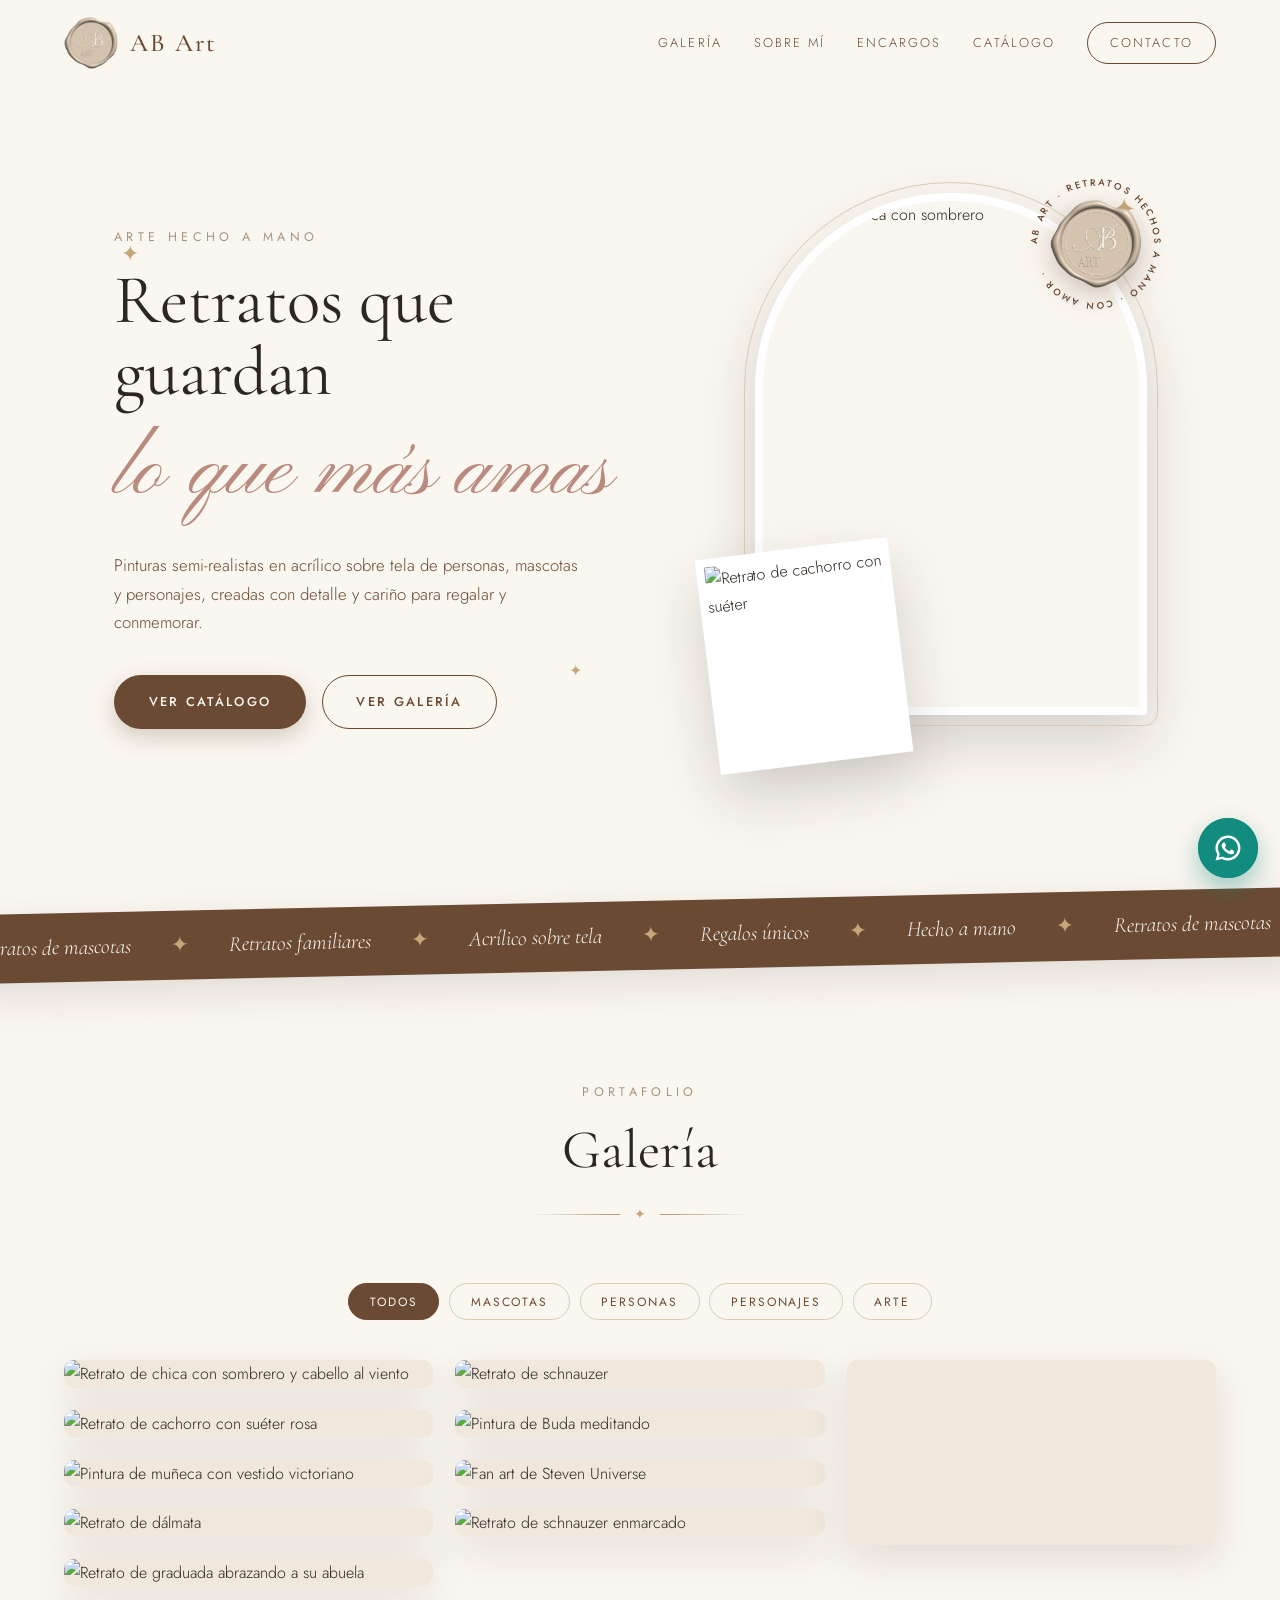
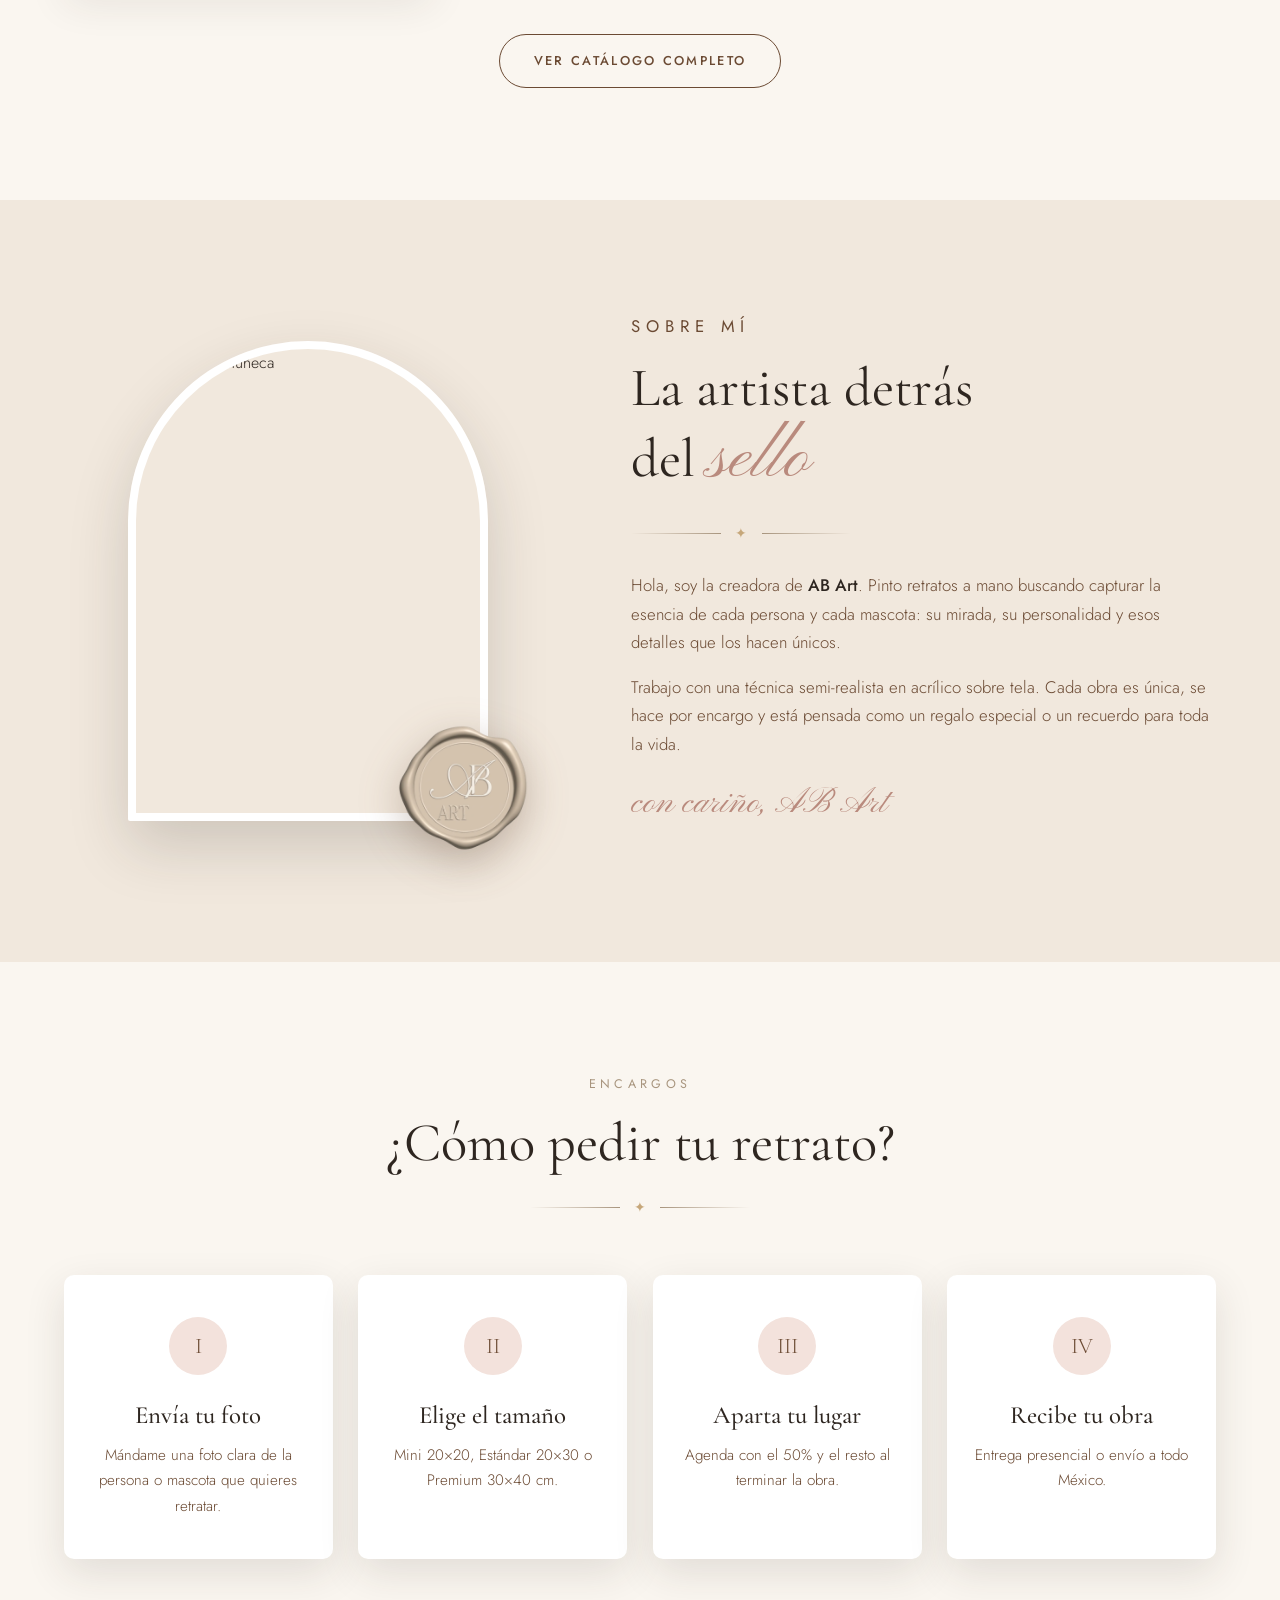
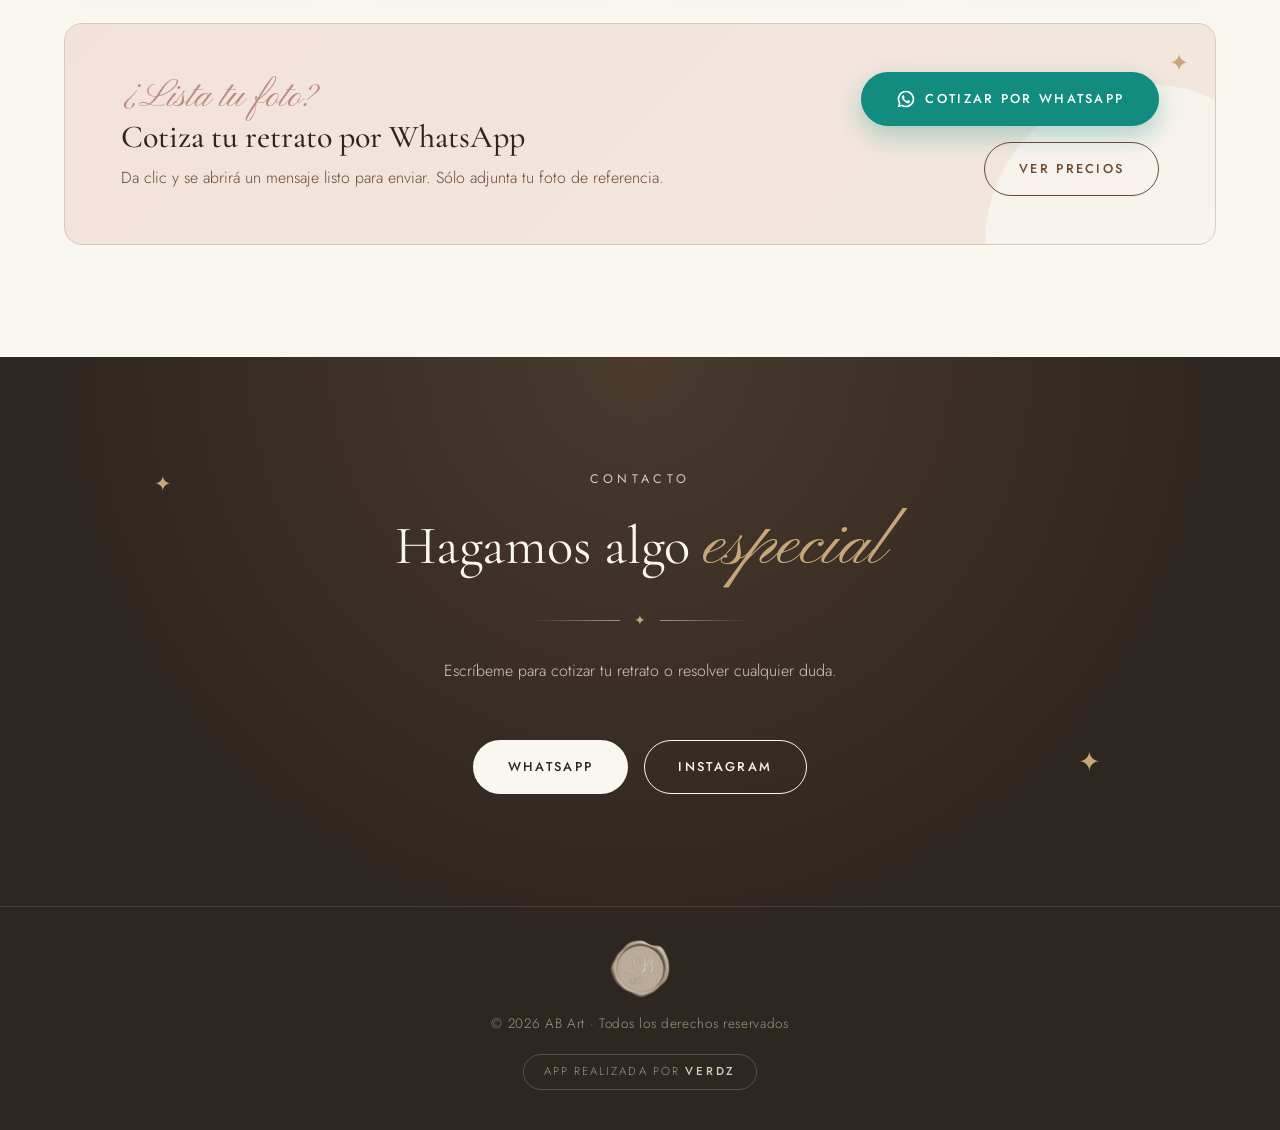
==== index.html @ 8a29cbdf "Add files via upload" ====
<!DOCTYPE html>
<html lang="es">
<head>
  <meta charset="UTF-8">
  <meta name="viewport" content="width=device-width, initial-scale=1.0">
  <title>AB Art | Retratos pintados a mano</title>
  <meta name="description" content="AB Art: retratos semi-realistas de personas y mascotas pintados a mano en acrílico sobre tela.">
  <link rel="icon" href="./Logo.png">
  <link rel="preconnect" href="https://fonts.googleapis.com">
  <link rel="preconnect" href="https://fonts.gstatic.com" crossorigin>
  <link href="https://fonts.googleapis.com/css2?family=Cormorant+Garamond:ital,wght@0,400;0,500;0,600;1,400;1,500&family=Jost:wght@300;400;500&family=Pinyon+Script&display=swap" rel="stylesheet">
  <link rel="stylesheet" href="./style.css">
  <script>document.documentElement.classList.add("js");</script>
  <script src="./script.js" defer></script>
</head>
<body>

  <!-- ===== PANTALLA DE CARGA ===== -->
  <div class="loader" aria-hidden="true">
    <img src="./Logo.png" alt="" class="loader__seal">
  </div>

  <!-- ===== ENCABEZADO ===== -->
  <header class="header">
    <a href="#inicio" class="header__brand">
      <img src="./Logo.png" alt="Logo AB Art" class="header__logo">
      <span class="header__name">AB Art</span>
    </a>

    <input type="checkbox" id="menu-toggle" class="menu-toggle">
    <label for="menu-toggle" class="menu-icon" aria-label="Abrir menú">
      <span></span><span></span><span></span>
    </label>

    <nav class="nav">
      <a href="#galeria">Galería</a>
      <a href="#sobre-mi">Sobre mí</a>
      <a href="#encargos">Encargos</a>
      <a href="./catalogo.html">Catálogo</a>
      <a href="#contacto" class="nav__cta">Contacto</a>
    </nav>
  </header>

  <!-- ===== PORTADA ===== -->
  <section id="inicio" class="hero">
    <span class="sparkle sparkle--1">✦</span>
    <span class="sparkle sparkle--2">✦</span>
    <span class="sparkle sparkle--3">✦</span>

    <div class="hero__content">
      <p class="eyebrow" data-reveal>Arte hecho a mano</p>
      <h1 class="hero__title" data-reveal style="--d:.1s">
        Retratos que guardan
        <span class="script">lo que más amas</span>
      </h1>
      <p class="hero__text" data-reveal style="--d:.2s">
        Pinturas semi-realistas en acrílico sobre tela de personas, mascotas y personajes,
        creadas con detalle y cariño para regalar y conmemorar.
      </p>
      <div class="hero__buttons" data-reveal style="--d:.3s">
        <a href="./catalogo.html" class="btn btn--primary">Ver catálogo</a>
        <a href="#galeria" class="btn btn--ghost">Ver galería</a>
      </div>
    </div>

    <div class="hero__art" data-reveal style="--d:.2s">
      <div class="hero__arch">
        <img src="./TRABAJOS/JOSS.png" alt="Retrato de chica con sombrero">
      </div>
      <div class="hero__polaroid">
        <img src="./TRABAJOS/PERRO 5.png" alt="Retrato de cachorro con suéter">
      </div>
      <div class="hero__badge">
        <svg class="hero__ring" viewBox="0 0 200 200" aria-hidden="true">
          <defs>
            <path id="ring-path" d="M100,100 m-78,0 a78,78 0 1,1 156,0 a78,78 0 1,1 -156,0"/>
          </defs>
          <text><textPath href="#ring-path">AB ART · RETRATOS HECHOS A MANO · CON AMOR ·</textPath></text>
        </svg>
        <img src="./Logo.png" alt="Sello AB Art" class="hero__seal">
      </div>
    </div>
  </section>

  <!-- ===== CINTA ANIMADA ===== -->
  <div class="marquee" aria-hidden="true">
    <div class="marquee__track">
      <span>Retratos de mascotas</span><span>✦</span>
      <span>Retratos familiares</span><span>✦</span>
      <span>Acrílico sobre tela</span><span>✦</span>
      <span>Regalos únicos</span><span>✦</span>
      <span>Hecho a mano</span><span>✦</span>
      <span>Retratos de mascotas</span><span>✦</span>
      <span>Retratos familiares</span><span>✦</span>
      <span>Acrílico sobre tela</span><span>✦</span>
      <span>Regalos únicos</span><span>✦</span>
      <span>Hecho a mano</span><span>✦</span>
    </div>
  </div>

  <!-- ===== GALERÍA ===== -->
  <section id="galeria" class="section">
    <div class="section__head" data-reveal>
      <p class="eyebrow">Portafolio</p>
      <h2 class="section__title">Galería</h2>
      <div class="star-divider"><span>✦</span></div>
    </div>

    <div class="filters" data-filters="galeria-grid" data-reveal>
      <button class="is-active" data-filter="todos">Todos</button>
      <button data-filter="mascotas">Mascotas</button>
      <button data-filter="personas">Personas</button>
      <button data-filter="personajes">Personajes</button>
      <button data-filter="arte">Arte</button>
    </div>

    <div class="gallery" id="galeria-grid">
      <figure class="gallery__item" data-cat="personas" data-reveal>
        <img src="./TRABAJOS/JOSS.png" alt="Retrato de chica con sombrero y cabello al viento" loading="lazy">
        <figcaption>Brisa de verano</figcaption>
      </figure>
      <figure class="gallery__item" data-cat="mascotas" data-reveal>
        <img src="./TRABAJOS/PERRO 5.png" alt="Retrato de cachorro con suéter rosa" loading="lazy">
        <figcaption>Cachorro con suéter</figcaption>
      </figure>
      <figure class="gallery__item" data-cat="personajes" data-reveal>
        <img src="./TRABAJOS/MUÑECA.png" alt="Pintura de muñeca con vestido victoriano" loading="lazy">
        <figcaption>Muñeca</figcaption>
      </figure>
      <figure class="gallery__item" data-cat="mascotas" data-reveal>
        <img src="./TRABAJOS/PERRO.jpeg" alt="Retrato de dálmata" loading="lazy">
        <figcaption>Dálmata</figcaption>
      </figure>
      <figure class="gallery__item" data-cat="personas" data-reveal>
        <img src="./TRABAJOS/ABUELA.jpeg" alt="Retrato de graduada abrazando a su abuela" loading="lazy">
        <figcaption>Abrazo de graduación</figcaption>
      </figure>
      <figure class="gallery__item" data-cat="mascotas" data-reveal>
        <img src="./TRABAJOS/PERRO 4.jpeg" alt="Retrato de schnauzer" loading="lazy">
        <figcaption>Schnauzer</figcaption>
      </figure>
      <figure class="gallery__item" data-cat="arte" data-reveal>
        <img src="./TRABAJOS/WhatsApp Image 2026-11-17 at 3.44.31 PM.jpeg" alt="Pintura de Buda meditando" loading="lazy">
        <figcaption>Buda</figcaption>
      </figure>
      <figure class="gallery__item" data-cat="personajes" data-reveal>
        <img src="./TRABAJOS/STEVEN UNIVERSE.jpeg" alt="Fan art de Steven Universe" loading="lazy">
        <figcaption>Rose Quartz</figcaption>
      </figure>
      <figure class="gallery__item" data-cat="mascotas" data-reveal>
        <img src="./TRABAJOS/PERRO 3.jpeg" alt="Retrato de schnauzer enmarcado" loading="lazy">
        <figcaption>Schnauzer enmarcado</figcaption>
      </figure>
      <figure class="gallery__item gallery__item--video" data-cat="mascotas" data-reveal>
        <video src="./TRABAJOS/PERRO 2.mp4" autoplay muted loop playsinline></video>
        <figcaption>Proceso</figcaption>
      </figure>
    </div>

    <div class="center" data-reveal>
      <a href="./catalogo.html" class="btn btn--ghost">Ver catálogo completo</a>
    </div>
  </section>

  <!-- ===== SOBRE MÍ ===== -->
  <section id="sobre-mi" class="section section--alt">
    <div class="about">
      <div class="about__art" data-reveal>
        <div class="about__arch">
          <img src="./TRABAJOS/MUÑECA.png" alt="Pintura de muñeca" loading="lazy">
        </div>
        <img src="./Logo.png" alt="" class="about__seal">
      </div>
      <div class="about__text" data-reveal style="--d:.15s">
        <p class="eyebrow">Sobre mí</p>
        <h2 class="section__title">La artista detrás<br>del <span class="script">sello</span></h2>
        <div class="star-divider star-divider--left"><span>✦</span></div>
        <p>
          Hola, soy la creadora de <strong>AB Art</strong>. Pinto retratos a mano
          buscando capturar la esencia de cada persona y cada mascota: su mirada,
          su personalidad y esos detalles que los hacen únicos.
        </p>
        <p>
          Trabajo con una técnica semi-realista en acrílico sobre tela. Cada obra es única,
          se hace por encargo y está pensada como un regalo especial o un recuerdo para toda la vida.
        </p>
        <p class="signature">con cariño, AB Art</p>
      </div>
    </div>
  </section>

  <!-- ===== ENCARGOS ===== -->
  <section id="encargos" class="section">
    <div class="section__head" data-reveal>
      <p class="eyebrow">Encargos</p>
      <h2 class="section__title">¿Cómo pedir tu retrato?</h2>
      <div class="star-divider"><span>✦</span></div>
    </div>

    <div class="steps">
      <div class="step" data-reveal>
        <span class="step__number">I</span>
        <h3>Envía tu foto</h3>
        <p>Mándame una foto clara de la persona o mascota que quieres retratar.</p>
      </div>
      <div class="step" data-reveal style="--d:.1s">
        <span class="step__number">II</span>
        <h3>Elige el tamaño</h3>
        <p>Mini 20×20, Estándar 20×30 o Premium 30×40 cm.</p>
      </div>
      <div class="step" data-reveal style="--d:.2s">
        <span class="step__number">III</span>
        <h3>Aparta tu lugar</h3>
        <p>Agenda con el 50% y el resto al terminar la obra.</p>
      </div>
      <div class="step" data-reveal style="--d:.3s">
        <span class="step__number">IV</span>
        <h3>Recibe tu obra</h3>
        <p>Entrega presencial o envío a todo México.</p>
      </div>
    </div>

    <div class="wa-cta" data-reveal>
      <span class="sparkle sparkle--cta">✦</span>
      <div class="wa-cta__text">
        <p class="script wa-cta__script">¿Lista tu foto?</p>
        <h3>Cotiza tu retrato por WhatsApp</h3>
        <p>Da clic y se abrirá un mensaje listo para enviar. Sólo adjunta tu foto de referencia.</p>
      </div>
      <div class="wa-cta__buttons">
        <a href="https://wa.me/525566640518?text=Hola%20AB%20Art%20%E2%9C%A8%20Me%20gustar%C3%ADa%20cotizar%20un%20retrato.%20Te%20comparto%20la%20foto%20de%20referencia%20y%20el%20tama%C3%B1o%20que%20me%20interesa." target="_blank" rel="noopener" class="btn btn--whatsapp">
          <svg viewBox="0 0 24 24" aria-hidden="true"><path d="M12 2a10 10 0 0 0-8.6 15.1L2 22l5-1.3A10 10 0 1 0 12 2Zm0 18a8 8 0 0 1-4.1-1.1l-.3-.2-3 .8.8-2.9-.2-.3A8 8 0 1 1 12 20Zm4.4-6c-.2-.1-1.4-.7-1.7-.8-.2-.1-.4-.1-.5.1l-.8 1c-.1.2-.3.2-.5.1a6.6 6.6 0 0 1-3.3-2.9c-.2-.4.2-.4.7-1.3.1-.2 0-.3 0-.4l-.8-1.8c-.2-.5-.4-.4-.5-.4h-.5a.9.9 0 0 0-.7.3 2.8 2.8 0 0 0-.9 2.1 5 5 0 0 0 1 2.6 11 11 0 0 0 4.3 3.8c1.6.7 2.2.7 3 .6.5-.1 1.4-.6 1.6-1.1.2-.6.2-1 .1-1.1l-.5-.3Z"/></svg>
          Cotizar por WhatsApp
        </a>
        <a href="./catalogo.html" class="btn btn--ghost">Ver precios</a>
      </div>
    </div>
  </section>

  <!-- ===== CONTACTO ===== -->
  <section id="contacto" class="section section--dark">
    <span class="sparkle sparkle--dark1">✦</span>
    <span class="sparkle sparkle--dark2">✦</span>
    <div class="section__head" data-reveal>
      <p class="eyebrow">Contacto</p>
      <h2 class="section__title">Hagamos algo <span class="script">especial</span></h2>
      <div class="star-divider"><span>✦</span></div>
      <p class="contact__text">Escríbeme para cotizar tu retrato o resolver cualquier duda.</p>
    </div>
    <div class="contact__links" data-reveal>
      <a href="https://wa.me/525566640518?text=Hola%20AB%20Art%2C%20quiero%20informaci%C3%B3n%20sobre%20los%20retratos%20%F0%9F%8E%A8" target="_blank" rel="noopener" class="btn btn--light">WhatsApp</a>
      <a href="https://instagram.com/ab.art_____?bqrl=Z3premM5aTBwMnM1" target="_blank" rel="noopener" class="btn btn--outline-light">Instagram</a>
    </div>
  </section>

  <!-- ===== PIE DE PÁGINA ===== -->
  <footer class="footer">
    <img src="./Logo.png" alt="AB Art" class="footer__logo">
    <p>&copy; 2026 AB Art · Todos los derechos reservados</p>
    <a href="https://www.vstore.com.mx" target="_blank" rel="noopener" class="footer__credit">
      App realizada por <strong>VERDZ</strong>
    </a>
  </footer>

  <!-- ===== BOTÓN FLOTANTE DE WHATSAPP ===== -->
  <a href="https://wa.me/525566640518?text=Hola%20AB%20Art%2C%20quiero%20informaci%C3%B3n%20sobre%20los%20retratos%20%F0%9F%8E%A8" target="_blank" rel="noopener" class="wa-float" aria-label="Escribir por WhatsApp">
    <svg viewBox="0 0 24 24" aria-hidden="true"><path d="M12 2a10 10 0 0 0-8.6 15.1L2 22l5-1.3A10 10 0 1 0 12 2Zm0 18a8 8 0 0 1-4.1-1.1l-.3-.2-3 .8.8-2.9-.2-.3A8 8 0 1 1 12 20Zm4.4-6c-.2-.1-1.4-.7-1.7-.8-.2-.1-.4-.1-.5.1l-.8 1c-.1.2-.3.2-.5.1a6.6 6.6 0 0 1-3.3-2.9c-.2-.4.2-.4.7-1.3.1-.2 0-.3 0-.4l-.8-1.8c-.2-.5-.4-.4-.5-.4h-.5a.9.9 0 0 0-.7.3 2.8 2.8 0 0 0-.9 2.1 5 5 0 0 0 1 2.6 11 11 0 0 0 4.3 3.8c1.6.7 2.2.7 3 .6.5-.1 1.4-.6 1.6-1.1.2-.6.2-1 .1-1.1l-.5-.3Z"/></svg>
  </a>

</body>
</html>
---- style.css ----
/* =========================================
   AB ART — Hoja de estilos
   Paleta inspirada en el sello de cera del logo
   ========================================= */

:root {
  --cream: #faf6f0;
  --sand: #f1e8dd;
  --blush: #f3e2dc;
  --beige: #d9cbb8;
  --taupe: #a8957e;
  --rose: #b98a7d;
  --brown: #6b4a33;
  --ink: #2e2620;
  --white: #ffffff;
  --gold: #c6a77a;
  --wa: #128c7e;

  --font-serif: "Cormorant Garamond", Georgia, serif;
  --font-sans: "Jost", "Segoe UI", sans-serif;
  --font-script: "Pinyon Script", "Brush Script MT", cursive;

  --radius: 10px;
  --shadow: 0 14px 40px rgba(46, 38, 32, 0.12);
  --shadow-lg: 0 25px 60px rgba(46, 38, 32, 0.18);
  --ease: cubic-bezier(0.2, 0.7, 0.2, 1);
  --max-width: 1180px;
}

* {
  margin: 0;
  padding: 0;
  box-sizing: border-box;
}

html {
  scroll-behavior: smooth;
  scroll-padding-top: 90px;
}

body {
  font-family: var(--font-sans);
  font-weight: 300;
  color: var(--ink);
  background: var(--cream);
  line-height: 1.7;
  overflow-x: hidden;
}

img,
video {
  display: block;
  max-width: 100%;
}

a {
  color: inherit;
  text-decoration: none;
}

::selection {
  background: var(--blush);
  color: var(--brown);
}

.center {
  text-align: center;
  margin-top: 3rem;
}

.script {
  font-family: var(--font-script);
  font-weight: 400;
  font-style: normal;
  color: var(--rose);
  letter-spacing: 0;
}

.eyebrow {
  font-size: 0.78rem;
  font-weight: 400;
  letter-spacing: 0.35em;
  text-transform: uppercase;
  color: var(--taupe);
  margin-bottom: 1rem;
}

/* ===== APARICIÓN AL HACER SCROLL ===== */
.js [data-reveal] {
  opacity: 0;
  transform: translateY(32px);
  transition: opacity 0.9s var(--ease), transform 0.9s var(--ease);
  transition-delay: var(--d, 0s);
}
.js [data-reveal].is-visible {
  opacity: 1;
  transform: none;
}

/* ===== PANTALLA DE CARGA ===== */
.loader {
  display: none;
}
.js .loader {
  position: fixed;
  inset: 0;
  z-index: 999;
  display: flex;
  align-items: center;
  justify-content: center;
  background: var(--cream);
  transition: opacity 0.7s ease, visibility 0.7s ease;
}
.loader.is-hidden {
  opacity: 0;
  visibility: hidden;
}
.loader__seal {
  width: 130px;
  animation: seal-pulse 1.6s ease-in-out infinite;
}
@keyframes seal-pulse {
  0%, 100% { transform: scale(0.94) rotate(-4deg); opacity: 0.8; }
  50% { transform: scale(1.04) rotate(4deg); opacity: 1; }
}

/* ===== DESTELLOS ✦ ===== */
.sparkle {
  position: absolute;
  color: var(--gold);
  pointer-events: none;
  animation: twinkle 3.2s ease-in-out infinite;
  z-index: 0;
}
@keyframes twinkle {
  0%, 100% { opacity: 0.25; transform: scale(0.7) rotate(0deg); }
  50% { opacity: 1; transform: scale(1.15) rotate(20deg); }
}
.sparkle--1 { top: 18%; left: 6%; font-size: 1.4rem; }
.sparkle--2 { top: 70%; left: 44%; font-size: 1rem; animation-delay: 1.1s; }
.sparkle--3 { top: 12%; right: 8%; font-size: 1.8rem; animation-delay: 2s; }
.sparkle--cta { top: 1.2rem; right: 1.6rem; font-size: 1.5rem; }
.sparkle--dark1 { top: 20%; left: 12%; font-size: 1.3rem; }
.sparkle--dark2 { bottom: 22%; right: 14%; font-size: 1.7rem; animation-delay: 1.4s; }

/* ===== DIVISOR CON ESTRELLA ===== */
.star-divider {
  display: flex;
  align-items: center;
  justify-content: center;
  gap: 0.9rem;
  max-width: 220px;
  margin: 1.3rem auto 0;
  color: var(--gold);
  font-size: 0.9rem;
}
.star-divider::before,
.star-divider::after {
  content: "";
  flex: 1;
  height: 1px;
  background: linear-gradient(90deg, transparent, var(--taupe));
}
.star-divider::after {
  background: linear-gradient(90deg, var(--taupe), transparent);
}
.star-divider--left {
  margin: 1.3rem 0 1.6rem;
}

/* ===== BOTONES ===== */
.btn {
  position: relative;
  display: inline-flex;
  align-items: center;
  justify-content: center;
  gap: 0.6rem;
  padding: 0.95rem 2.1rem;
  border-radius: 50px;
  font-family: var(--font-sans);
  font-size: 0.8rem;
  font-weight: 500;
  letter-spacing: 0.18em;
  text-transform: uppercase;
  border: 1px solid transparent;
  overflow: hidden;
  transition: background 0.35s ease, color 0.35s ease, border-color 0.35s ease,
    box-shadow 0.35s ease, translate 0.35s var(--ease);
}
.btn:hover {
  translate: 0 -2px;
}

/* Brillo que cruza el botón */
.btn::after {
  content: "";
  position: absolute;
  top: 0;
  left: -120%;
  width: 60%;
  height: 100%;
  background: linear-gradient(110deg, transparent, rgba(255, 255, 255, 0.45), transparent);
  transform: skewX(-20deg);
  transition: left 0.7s ease;
}
.btn:hover::after {
  left: 140%;
}

.btn svg {
  width: 20px;
  height: 20px;
  fill: currentColor;
}

.btn--primary {
  background: var(--brown);
  color: var(--cream);
  box-shadow: 0 8px 22px rgba(107, 74, 51, 0.25);
}
.btn--primary:hover {
  background: var(--ink);
  box-shadow: 0 12px 28px rgba(46, 38, 32, 0.3);
}

.btn--ghost {
  border-color: var(--brown);
  color: var(--brown);
}
.btn--ghost:hover {
  background: var(--brown);
  color: var(--cream);
}

.btn--light {
  background: var(--cream);
  color: var(--ink);
}
.btn--light:hover {
  background: var(--blush);
}

.btn--outline-light {
  border-color: var(--cream);
  color: var(--cream);
}
.btn--outline-light:hover {
  background: var(--cream);
  color: var(--ink);
}

.btn--whatsapp {
  background: var(--wa);
  color: var(--white);
  box-shadow: 0 10px 25px rgba(18, 140, 126, 0.3);
}
.btn--whatsapp:hover {
  background: #0b6b60;
}

/* ===== ENCABEZADO ===== */
.header {
  position: sticky;
  top: 0;
  z-index: 100;
  display: flex;
  align-items: center;
  justify-content: space-between;
  padding: 1rem 5%;
  background: rgba(250, 246, 240, 0.85);
  backdrop-filter: blur(10px);
  -webkit-backdrop-filter: blur(10px);
  border-bottom: 1px solid transparent;
  transition: padding 0.35s ease, box-shadow 0.35s ease, border-color 0.35s ease;
}
.header.is-scrolled {
  padding: 0.5rem 5%;
  border-color: var(--sand);
  box-shadow: 0 6px 24px rgba(46, 38, 32, 0.06);
}

.header__brand {
  display: flex;
  align-items: center;
  gap: 0.75rem;
}

.header__logo {
  width: 54px;
  height: auto;
  transition: width 0.35s ease, transform 0.6s var(--ease);
}
.header.is-scrolled .header__logo {
  width: 44px;
}
.header__brand:hover .header__logo {
  transform: rotate(-12deg) scale(1.05);
}

.header__name {
  font-family: var(--font-serif);
  font-size: 1.6rem;
  font-weight: 500;
  letter-spacing: 0.08em;
  color: var(--brown);
}

.nav {
  display: flex;
  align-items: center;
  gap: 2rem;
}

.nav a {
  position: relative;
  font-size: 0.8rem;
  letter-spacing: 0.16em;
  text-transform: uppercase;
  color: var(--brown);
}

.nav a:not(.nav__cta)::after {
  content: "";
  position: absolute;
  left: 50%;
  bottom: -5px;
  width: 0;
  height: 1px;
  background: var(--rose);
  transition: width 0.35s ease, left 0.35s ease;
}
.nav a:not(.nav__cta):hover::after,
.nav a.is-active::after {
  width: 100%;
  left: 0;
}

.nav__cta {
  padding: 0.55rem 1.4rem;
  border: 1px solid var(--brown);
  border-radius: 50px;
  transition: all 0.3s ease;
}
.nav__cta:hover {
  background: var(--brown);
  color: var(--cream);
}

/* Menú móvil (sin JavaScript) */
.menu-toggle {
  display: none;
}
.menu-icon {
  display: none;
  flex-direction: column;
  gap: 5px;
  cursor: pointer;
  padding: 6px;
}
.menu-icon span {
  width: 26px;
  height: 2px;
  background: var(--brown);
  transition: 0.3s;
}

/* ===== PORTADA ===== */
.hero {
  position: relative;
  min-height: calc(100vh - 86px);
  display: grid;
  grid-template-columns: 1.1fr 1fr;
  align-items: center;
  gap: 3rem;
  max-width: var(--max-width);
  margin: 0 auto;
  padding: 3rem 5% 5rem;
}

.hero__content {
  position: relative;
  z-index: 1;
}

.hero__title {
  font-family: var(--font-serif);
  font-size: clamp(2.6rem, 5.4vw, 4.6rem);
  font-weight: 400;
  line-height: 1.05;
  margin-bottom: 1.6rem;
}
.hero__title .script {
  display: block;
  font-size: 1.25em;
  line-height: 1.25;
  margin-top: 0.1em;
}

.hero__text {
  max-width: 470px;
  font-size: 1.05rem;
  color: var(--brown);
  margin-bottom: 2.4rem;
}

.hero__buttons {
  display: flex;
  flex-wrap: wrap;
  gap: 1rem;
}

/* Composición de obras */
.hero__art {
  position: relative;
  justify-self: center;
  width: min(100%, 440px);
  padding: 0 0 3rem 3rem;
}

.hero__arch {
  border-radius: 999px 999px 14px 14px;
  overflow: hidden;
  aspect-ratio: 3 / 4;
  box-shadow: var(--shadow-lg);
  border: 8px solid var(--white);
  outline: 1px solid var(--beige);
  outline-offset: 10px;
}
.hero__arch img {
  width: 100%;
  height: 100%;
  object-fit: cover;
  animation: slow-zoom 14s ease-in-out infinite alternate;
}
@keyframes slow-zoom {
  from { transform: scale(1); }
  to { transform: scale(1.08); }
}

.hero__polaroid {
  position: absolute;
  left: 0;
  bottom: 0;
  width: 44%;
  padding: 8px 8px 30px;
  background: var(--white);
  box-shadow: var(--shadow-lg);
  transform: rotate(-7deg);
  animation: float-a 7s ease-in-out infinite;
}
.hero__polaroid img {
  aspect-ratio: 1;
  object-fit: cover;
}

.hero__badge {
  position: absolute;
  top: -1.5rem;
  right: -1.5rem;
  width: 150px;
  height: 150px;
  display: grid;
  place-items: center;
}
.hero__ring {
  position: absolute;
  inset: 0;
  width: 100%;
  height: 100%;
  animation: spin 22s linear infinite;
}
.hero__ring text {
  font-family: var(--font-sans);
  font-size: 12.5px;
  font-weight: 500;
  letter-spacing: 3.2px;
  fill: var(--brown);
}
.hero__seal {
  width: 92px;
  filter: drop-shadow(0 8px 14px rgba(107, 74, 51, 0.3));
  animation: float-b 6s ease-in-out infinite;
}

@keyframes spin {
  to { transform: rotate(360deg); }
}
@keyframes float-a {
  0%, 100% { translate: 0 0; }
  50% { translate: 0 -12px; }
}
@keyframes float-b {
  0%, 100% { translate: 0 0; rotate: -4deg; }
  50% { translate: 0 -8px; rotate: 4deg; }
}

/* ===== CINTA ANIMADA ===== */
.marquee {
  overflow: hidden;
  background: var(--brown);
  color: var(--cream);
  padding: 1rem 0;
  transform: rotate(-1.2deg);
  margin: 0 -2%;
  box-shadow: var(--shadow);
}
.marquee__track {
  display: flex;
  width: max-content;
  animation: marquee 30s linear infinite;
}
.marquee__track span {
  font-family: var(--font-serif);
  font-size: 1.35rem;
  font-style: italic;
  white-space: nowrap;
  padding-right: 2.5rem;
}
.marquee__track span:nth-child(even) {
  color: var(--gold);
  font-style: normal;
}
@keyframes marquee {
  to { transform: translateX(-50%); }
}

/* ===== SECCIONES ===== */
.section {
  position: relative;
  padding: 7rem 5%;
}

.section--alt {
  background: var(--sand);
}

.section--dark {
  background: radial-gradient(circle at 50% 0%, #4a3a2e 0%, var(--ink) 70%);
  color: var(--cream);
  text-align: center;
  overflow: hidden;
}

.section__head {
  position: relative;
  z-index: 1;
  text-align: center;
  max-width: 680px;
  margin: 0 auto 3.5rem;
}

.section__title {
  font-family: var(--font-serif);
  font-size: clamp(2.3rem, 4.4vw, 3.4rem);
  font-weight: 400;
  line-height: 1.15;
}
.section__title .script {
  font-size: 1.3em;
}

.section__intro {
  margin-top: 1.4rem;
  color: var(--brown);
}

/* ===== FILTROS ===== */
.filters {
  display: flex;
  flex-wrap: wrap;
  justify-content: center;
  gap: 0.6rem;
  margin-bottom: 2.5rem;
}
.filters button {
  font-family: var(--font-sans);
  font-size: 0.75rem;
  letter-spacing: 0.16em;
  text-transform: uppercase;
  color: var(--brown);
  background: transparent;
  border: 1px solid var(--beige);
  border-radius: 50px;
  padding: 0.55rem 1.3rem;
  cursor: pointer;
  transition: all 0.3s ease;
}
.filters button:hover {
  border-color: var(--brown);
}
.filters button.is-active {
  background: var(--brown);
  border-color: var(--brown);
  color: var(--cream);
}

/* ===== GALERÍA (estilo mosaico) ===== */
.gallery {
  max-width: var(--max-width);
  margin: 0 auto;
  columns: 3 260px;
  column-gap: 1.4rem;
}

.gallery__item {
  position: relative;
  break-inside: avoid;
  margin-bottom: 1.4rem;
  overflow: hidden;
  border-radius: var(--radius);
  box-shadow: var(--shadow);
  background: var(--sand);
  cursor: zoom-in;
}
.gallery__item[hidden] {
  display: none;
}
.gallery__item--video {
  cursor: default;
}

.gallery__item img,
.gallery__item video {
  width: 100%;
  transition: transform 0.8s var(--ease), filter 0.8s ease;
}

.gallery__item::before {
  content: "✦";
  position: absolute;
  top: 1rem;
  right: 1rem;
  z-index: 2;
  color: var(--cream);
  font-size: 1.1rem;
  opacity: 0;
  transform: scale(0.4) rotate(-90deg);
  transition: all 0.5s var(--ease);
}

.gallery__item figcaption {
  position: absolute;
  inset: auto 0 0 0;
  padding: 3rem 1.3rem 1.1rem;
  font-family: var(--font-serif);
  font-size: 1.4rem;
  font-style: italic;
  color: var(--cream);
  background: linear-gradient(transparent, rgba(46, 38, 32, 0.8));
  opacity: 0;
  transform: translateY(12px);
  transition: all 0.45s var(--ease);
}

.gallery__item:hover img,
.gallery__item:hover video {
  transform: scale(1.06);
}
.gallery__item:hover::before {
  opacity: 1;
  transform: scale(1) rotate(0);
}
.gallery__item:hover figcaption {
  opacity: 1;
  transform: translateY(0);
}

/* ===== VISOR (LIGHTBOX) ===== */
.lightbox {
  position: fixed;
  inset: 0;
  z-index: 500;
  display: flex;
  align-items: center;
  justify-content: center;
  gap: 1rem;
  padding: 2rem;
  background: rgba(30, 24, 20, 0.92);
  backdrop-filter: blur(6px);
  opacity: 0;
  visibility: hidden;
  transition: opacity 0.4s ease, visibility 0.4s ease;
}
.lightbox.is-open {
  opacity: 1;
  visibility: visible;
}
.lightbox__figure {
  max-width: min(900px, 100%);
  text-align: center;
  transform: scale(0.94);
  transition: transform 0.45s var(--ease);
}
.lightbox.is-open .lightbox__figure {
  transform: scale(1);
}
.lightbox__figure img {
  max-height: 80vh;
  margin: 0 auto;
  border-radius: var(--radius);
  box-shadow: 0 30px 80px rgba(0, 0, 0, 0.5);
}
.lightbox__figure figcaption {
  margin-top: 1rem;
  font-family: var(--font-serif);
  font-style: italic;
  font-size: 1.5rem;
  color: var(--cream);
}
.lightbox button {
  background: none;
  border: none;
  color: var(--cream);
  cursor: pointer;
  line-height: 1;
  transition: color 0.3s ease, transform 0.3s ease;
}
.lightbox button:hover {
  color: var(--gold);
}
.lightbox__close {
  position: absolute;
  top: 1rem;
  right: 1.5rem;
  font-size: 2.6rem;
}
.lightbox__nav {
  font-size: 3.5rem;
  padding: 0 0.5rem;
}
.lightbox__nav--prev:hover { transform: translateX(-4px); }
.lightbox__nav--next:hover { transform: translateX(4px); }

/* ===== SOBRE MÍ ===== */
.about {
  max-width: var(--max-width);
  margin: 0 auto;
  display: grid;
  grid-template-columns: 1fr 1.2fr;
  align-items: center;
  gap: 5rem;
}

.about__art {
  position: relative;
  justify-self: center;
  width: min(100%, 360px);
}
.about__arch {
  aspect-ratio: 3 / 4;
  border-radius: 999px 999px 14px 14px;
  overflow: hidden;
  border: 8px solid var(--white);
  box-shadow: var(--shadow-lg);
}
.about__arch img {
  width: 100%;
  height: 100%;
  object-fit: cover;
}
.about__seal {
  position: absolute;
  right: -2.5rem;
  bottom: -2rem;
  width: 130px;
  filter: drop-shadow(0 12px 20px rgba(107, 74, 51, 0.3));
  animation: float-b 6s ease-in-out infinite;
}

.about__text p {
  margin-bottom: 1rem;
  color: var(--brown);
  font-size: 1.05rem;
}
.about__text strong {
  font-weight: 500;
  color: var(--ink);
}
.signature {
  font-family: var(--font-script);
  font-size: 2.2rem !important;
  color: var(--rose) !important;
  margin-top: 1rem;
}

/* ===== ENCARGOS ===== */
.steps {
  max-width: var(--max-width);
  margin: 0 auto 4rem;
  display: grid;
  grid-template-columns: repeat(4, 1fr);
  gap: 1.6rem;
}

.step {
  position: relative;
  background: var(--white);
  padding: 2.4rem 1.6rem;
  border-radius: var(--radius);
  text-align: center;
  box-shadow: var(--shadow);
  border-top: 3px solid transparent;
  transition: translate 0.4s var(--ease), border-color 0.4s ease, box-shadow 0.4s ease;
}
.step:hover {
  translate: 0 -8px;
  border-color: var(--rose);
  box-shadow: var(--shadow-lg);
}

.step__number {
  display: inline-flex;
  align-items: center;
  justify-content: center;
  width: 58px;
  height: 58px;
  border-radius: 50%;
  background: var(--blush);
  font-family: var(--font-serif);
  font-size: 1.4rem;
  color: var(--brown);
  margin-bottom: 1.2rem;
  transition: transform 0.6s var(--ease);
}
.step:hover .step__number {
  transform: rotate(360deg);
}

.step h3 {
  font-family: var(--font-serif);
  font-size: 1.55rem;
  font-weight: 500;
  margin-bottom: 0.4rem;
}

.step p {
  color: var(--brown);
  font-size: 0.95rem;
}

/* Tarjeta de WhatsApp */
.wa-cta {
  position: relative;
  max-width: var(--max-width);
  margin: 0 auto;
  display: grid;
  grid-template-columns: 1.3fr 1fr;
  align-items: center;
  gap: 2rem;
  padding: 3rem 3.5rem;
  border-radius: 18px;
  background: linear-gradient(135deg, var(--blush), var(--sand));
  border: 1px solid var(--beige);
  overflow: hidden;
}
.wa-cta::before {
  content: "";
  position: absolute;
  width: 320px;
  height: 320px;
  right: -90px;
  bottom: -160px;
  border-radius: 50%;
  background: rgba(255, 255, 255, 0.45);
}
.wa-cta__script {
  font-size: 2.4rem;
  line-height: 1.1;
}
.wa-cta h3 {
  font-family: var(--font-serif);
  font-size: 2rem;
  font-weight: 500;
  line-height: 1.2;
  margin-bottom: 0.5rem;
}
.wa-cta__text p:not(.script) {
  color: var(--brown);
}
.wa-cta__buttons {
  position: relative;
  display: flex;
  flex-wrap: wrap;
  gap: 1rem;
  justify-content: flex-end;
}

/* ===== CONTACTO ===== */
.section--dark .eyebrow {
  color: var(--beige);
}
.section--dark .script {
  color: var(--gold);
}

.contact__text {
  margin-top: 1.5rem;
  color: var(--beige);
}

.contact__links {
  position: relative;
  z-index: 1;
  display: flex;
  justify-content: center;
  flex-wrap: wrap;
  gap: 1rem;
}

/* ===== PIE DE PÁGINA ===== */
.footer {
  background: var(--ink);
  color: var(--taupe);
  text-align: center;
  padding: 2rem 5% 2.5rem;
  border-top: 1px solid rgba(217, 203, 184, 0.15);
  font-size: 0.85rem;
  letter-spacing: 0.05em;
}

.footer__logo {
  width: 60px;
  margin: 0 auto 0.8rem;
  opacity: 0.85;
}

.footer__credit {
  display: inline-block;
  margin-top: 1.2rem;
  padding: 0.45rem 1.2rem;
  border: 1px solid rgba(217, 203, 184, 0.25);
  border-radius: 50px;
  font-size: 0.72rem;
  letter-spacing: 0.18em;
  text-transform: uppercase;
  color: var(--taupe);
  transition: color 0.3s ease, border-color 0.3s ease, background 0.3s ease;
}
.footer__credit strong {
  font-weight: 500;
  color: var(--beige);
  letter-spacing: 0.25em;
}
.footer__credit:hover {
  color: var(--cream);
  border-color: var(--gold);
  background: rgba(198, 167, 122, 0.08);
}
.footer__credit:hover strong {
  color: var(--gold);
}

/* ===== BOTÓN FLOTANTE DE WHATSAPP ===== */
.wa-float {
  position: fixed;
  right: 1.4rem;
  bottom: 1.4rem;
  z-index: 200;
  width: 60px;
  height: 60px;
  border-radius: 50%;
  display: grid;
  place-items: center;
  background: var(--wa);
  color: var(--white);
  box-shadow: 0 10px 25px rgba(18, 140, 126, 0.4);
  transition: transform 0.3s var(--ease);
}
.wa-float:hover {
  transform: scale(1.1);
}
.wa-float svg {
  width: 30px;
  height: 30px;
  fill: currentColor;
}
.wa-float::before {
  content: "";
  position: absolute;
  inset: 0;
  border-radius: 50%;
  border: 2px solid var(--wa);
  animation: ping 2.2s ease-out infinite;
}
@keyframes ping {
  0% { transform: scale(1); opacity: 0.8; }
  100% { transform: scale(1.7); opacity: 0; }
}

/* =========================================
   PÁGINA DE CATÁLOGO
   ========================================= */

.cat-hero {
  position: relative;
  text-align: center;
  padding: 6rem 5% 5rem;
  background:
    radial-gradient(circle at 20% 20%, rgba(255, 255, 255, 0.7), transparent 45%),
    radial-gradient(circle at 85% 80%, var(--blush), transparent 50%),
    var(--sand);
  overflow: hidden;
}

.cat-hero__title {
  font-family: var(--font-script);
  font-weight: 400;
  font-size: clamp(4.5rem, 12vw, 8rem);
  line-height: 1.1;
  color: var(--brown);
}

.cat-hero__subtitle {
  font-size: 0.85rem;
  letter-spacing: 0.4em;
  text-transform: uppercase;
  color: var(--brown);
  margin-top: 1rem;
}

.chips {
  display: flex;
  flex-wrap: wrap;
  justify-content: center;
  gap: 0.6rem;
  margin-top: 2.5rem;
}
.chips a {
  font-size: 0.75rem;
  letter-spacing: 0.15em;
  text-transform: uppercase;
  color: var(--brown);
  padding: 0.5rem 1.2rem;
  border-radius: 50px;
  background: rgba(255, 255, 255, 0.6);
  border: 1px solid var(--beige);
  transition: all 0.3s ease;
}
.chips a:hover {
  background: var(--brown);
  border-color: var(--brown);
  color: var(--cream);
}

/* Paquetes */
.packages {
  max-width: var(--max-width);
  margin: 0 auto;
  display: grid;
  grid-template-columns: repeat(3, 1fr);
  gap: 2rem;
  align-items: center;
}

.package {
  position: relative;
  background: var(--white);
  border-radius: 16px;
  overflow: hidden;
  box-shadow: var(--shadow);
  transition: translate 0.45s var(--ease), box-shadow 0.45s ease;
}
.package:hover {
  translate: 0 -10px;
  box-shadow: var(--shadow-lg);
}

.package--featured {
  outline: 2px solid var(--gold);
  outline-offset: 6px;
  scale: 1.03;
}

.package__badge {
  position: absolute;
  top: 1rem;
  right: 1rem;
  z-index: 2;
  padding: 0.35rem 1rem;
  border-radius: 50px;
  background: var(--brown);
  color: var(--cream);
  font-size: 0.68rem;
  letter-spacing: 0.15em;
  text-transform: uppercase;
  box-shadow: 0 6px 16px rgba(46, 38, 32, 0.25);
}

.package__image {
  aspect-ratio: 4 / 3;
  overflow: hidden;
}
.package__image img {
  width: 100%;
  height: 100%;
  object-fit: cover;
  transition: transform 0.9s var(--ease);
}
.package:hover .package__image img {
  transform: scale(1.07);
}

.package__body {
  padding: 1.8rem 1.8rem 2.2rem;
  text-align: center;
}

.package__tag {
  font-family: var(--font-script);
  font-size: 1.6rem;
  color: var(--rose);
  line-height: 1;
}

.package__name {
  font-family: var(--font-serif);
  font-size: 1.9rem;
  font-weight: 500;
  color: var(--ink);
}

.package__price {
  font-family: var(--font-serif);
  font-size: 3.2rem;
  line-height: 1.1;
  color: var(--brown);
  margin: 0.4rem 0 1rem;
}
.package__price span {
  font-size: 0.5em;
  vertical-align: super;
  margin-right: 2px;
}

.package__features {
  list-style: none;
  margin-bottom: 1.8rem;
  border-top: 1px solid var(--sand);
}
.package__features li {
  padding: 0.6rem 0;
  border-bottom: 1px solid var(--sand);
  font-size: 0.93rem;
  color: var(--brown);
}
.package__features li::before {
  content: "✦ ";
  color: var(--gold);
  font-size: 0.75rem;
}

/* Extras */
.extras {
  max-width: var(--max-width);
  margin: 4rem auto 0;
  display: grid;
  grid-template-columns: repeat(3, 1fr);
  gap: 1.5rem;
}
.extra {
  text-align: center;
  padding: 2rem 1.5rem;
  border: 1px dashed var(--taupe);
  border-radius: var(--radius);
  transition: background 0.3s ease, border-color 0.3s ease;
}
.extra:hover {
  background: var(--sand);
  border-color: var(--rose);
}
.extra__icon {
  display: inline-block;
  color: var(--gold);
  font-size: 1.3rem;
  animation: twinkle 3.2s ease-in-out infinite;
}
.extra h4 {
  font-family: var(--font-serif);
  font-size: 1.45rem;
  font-weight: 500;
  margin: 0.3rem 0;
}
.extra p {
  color: var(--brown);
  font-size: 0.93rem;
  margin-bottom: 0.6rem;
}
.extra strong {
  font-family: var(--font-serif);
  font-size: 1.5rem;
  font-weight: 500;
  color: var(--brown);
}

/* Comparador de tamaños */
.size-guide {
  --s: 7px;
  display: flex;
  justify-content: center;
  align-items: flex-end;
  gap: 3rem;
  flex-wrap: wrap;
  padding: 2rem 0 1rem;
  border-bottom: 2px solid var(--beige);
  max-width: 760px;
  margin: 0 auto;
}
.size-guide__item {
  text-align: center;
}
.size-frame {
  width: calc(var(--w) * var(--s));
  height: calc(var(--h) * var(--s));
  margin: 0 auto 1rem;
  border: 6px solid var(--white);
  outline: 4px solid var(--brown);
  box-shadow: var(--shadow-lg);
  overflow: hidden;
  transition: transform 0.5s var(--ease);
}
.size-frame:hover {
  transform: translateY(-8px) rotate(-1.5deg);
}
.size-frame img {
  width: 100%;
  height: 100%;
  object-fit: cover;
}
.size-guide figcaption {
  font-size: 0.9rem;
  color: var(--brown);
}
.size-guide figcaption strong {
  display: block;
  font-family: var(--font-serif);
  font-size: 1.4rem;
  font-weight: 500;
  color: var(--ink);
}

/* Línea de tiempo */
.timeline {
  list-style: none;
  max-width: 720px;
  margin: 0 auto;
  position: relative;
}
.timeline::before {
  content: "";
  position: absolute;
  left: 27px;
  top: 10px;
  bottom: 10px;
  width: 1px;
  background: linear-gradient(var(--gold), var(--beige));
}
.timeline li {
  position: relative;
  display: flex;
  gap: 1.6rem;
  padding: 1.1rem 0;
}
.timeline__dot {
  flex-shrink: 0;
  width: 56px;
  height: 56px;
  border-radius: 50%;
  display: grid;
  place-items: center;
  background: var(--white);
  border: 1px solid var(--gold);
  font-family: var(--font-serif);
  font-size: 1.5rem;
  color: var(--brown);
  box-shadow: 0 0 0 6px var(--cream);
  transition: background 0.4s ease, color 0.4s ease;
}
.timeline li:hover .timeline__dot {
  background: var(--brown);
  color: var(--cream);
}
.timeline h3 {
  font-family: var(--font-serif);
  font-size: 1.6rem;
  font-weight: 500;
  line-height: 1.3;
  margin-top: 0.4rem;
}
.timeline p {
  color: var(--brown);
}

/* Preguntas frecuentes */
.faq {
  max-width: 760px;
  margin: 0 auto;
}
.faq details {
  background: var(--white);
  border-radius: var(--radius);
  margin-bottom: 0.9rem;
  box-shadow: 0 4px 16px rgba(46, 38, 32, 0.06);
  overflow: hidden;
}
.faq summary {
  position: relative;
  list-style: none;
  cursor: pointer;
  padding: 1.3rem 3.5rem 1.3rem 1.6rem;
  font-family: var(--font-serif);
  font-size: 1.35rem;
  font-weight: 500;
  transition: color 0.3s ease;
}
.faq summary::-webkit-details-marker {
  display: none;
}
.faq summary::after {
  content: "+";
  position: absolute;
  right: 1.5rem;
  top: 50%;
  translate: 0 -50%;
  font-family: var(--font-sans);
  font-size: 1.6rem;
  font-weight: 300;
  color: var(--rose);
  transition: rotate 0.35s var(--ease);
}
.faq details[open] summary::after {
  rotate: 45deg;
}
.faq summary:hover {
  color: var(--rose);
}
.faq details p {
  padding: 0 1.6rem 1.4rem;
  color: var(--brown);
  animation: fade-down 0.4s var(--ease);
}
@keyframes fade-down {
  from { opacity: 0; transform: translateY(-6px); }
  to { opacity: 1; transform: none; }
}

/* Cierre */
.cat-thanks__seal {
  width: 120px;
  margin: 0 auto 1.5rem;
  animation: float-b 6s ease-in-out infinite;
}

/* ===== RESPONSIVO ===== */
@media (max-width: 1000px) {
  .steps {
    grid-template-columns: repeat(2, 1fr);
  }
  .packages {
    grid-template-columns: 1fr;
    max-width: 440px;
  }
  .package--featured {
    scale: 1;
  }
}

@media (max-width: 900px) {
  .hero {
    grid-template-columns: 1fr;
    text-align: center;
    padding-top: 2rem;
  }
  .hero__text {
    margin-left: auto;
    margin-right: auto;
  }
  .hero__buttons {
    justify-content: center;
  }
  .hero__art {
    width: min(100%, 360px);
  }

  .about {
    grid-template-columns: 1fr;
    text-align: center;
    gap: 4rem;
  }
  .star-divider--left {
    margin-left: auto;
    margin-right: auto;
  }

  .wa-cta {
    grid-template-columns: 1fr;
    text-align: center;
    padding: 2.5rem 1.8rem;
  }
  .wa-cta__buttons {
    justify-content: center;
  }

  .extras {
    grid-template-columns: 1fr;
  }
}

@media (max-width: 860px) {
  .menu-icon {
    display: flex;
  }

  .nav {
    position: absolute;
    top: 100%;
    left: 0;
    right: 0;
    flex-direction: column;
    gap: 1.5rem;
    padding: 2rem 0;
    background: var(--cream);
    border-bottom: 1px solid var(--sand);
    box-shadow: 0 12px 24px rgba(46, 38, 32, 0.08);
    display: none;
  }

  .menu-toggle:checked ~ .nav {
    display: flex;
    animation: fade-down 0.35s var(--ease);
  }

  .menu-toggle:checked + .menu-icon span:nth-child(1) {
    transform: translateY(7px) rotate(45deg);
  }
  .menu-toggle:checked + .menu-icon span:nth-child(2) {
    opacity: 0;
  }
  .menu-toggle:checked + .menu-icon span:nth-child(3) {
    transform: translateY(-7px) rotate(-45deg);
  }
}

@media (max-width: 600px) {
  .section {
    padding: 5rem 1rem;
  }
  .hero {
    padding-left: 1rem;
    padding-right: 1rem;
  }
  .hero__badge {
    width: 115px;
    height: 115px;
    right: -0.5rem;
  }
  .hero__seal {
    width: 70px;
  }
  .about__seal {
    width: 95px;
    right: -0.5rem;
  }
  .steps {
    grid-template-columns: 1fr;
  }
  .gallery {
    columns: 2 140px;
    column-gap: 0.8rem;
  }
  .gallery__item {
    margin-bottom: 0.8rem;
  }
  .gallery__item figcaption {
    font-size: 1.1rem;
    padding: 2rem 0.8rem 0.7rem;
  }
  .size-guide {
    --s: 4px;
    gap: 1.2rem;
  }
  .lightbox {
    padding: 1rem 0.3rem;
  }
  .lightbox__nav {
    font-size: 2.6rem;
  }
  .wa-float {
    width: 54px;
    height: 54px;
    right: 1rem;
    bottom: 1rem;
  }
}

/* Respeta a quien prefiere menos movimiento */
@media (prefers-reduced-motion: reduce) {
  *,
  *::before,
  *::after {
    animation: none !important;
    transition: none !important;
  }
  .js [data-reveal] {
    opacity: 1;
    transform: none;
  }
  html {
    scroll-behavior: auto;
  }
}
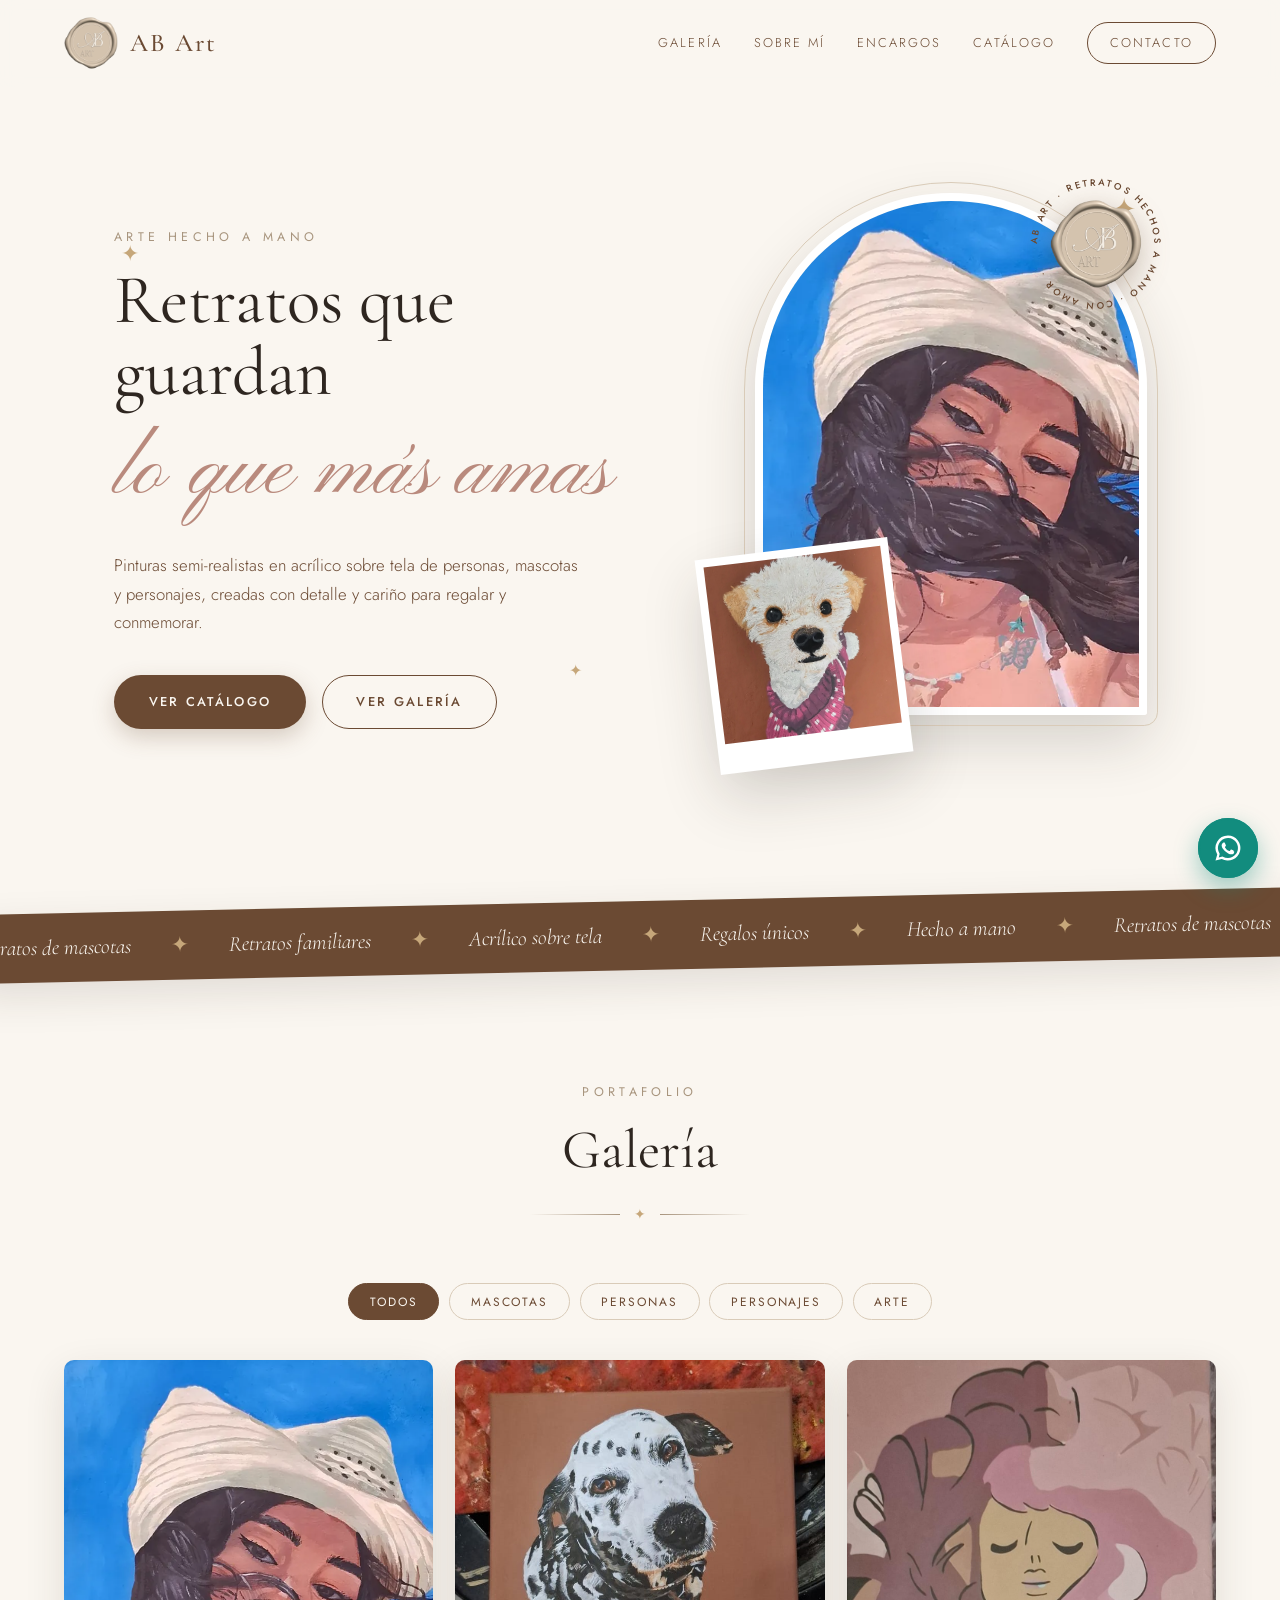
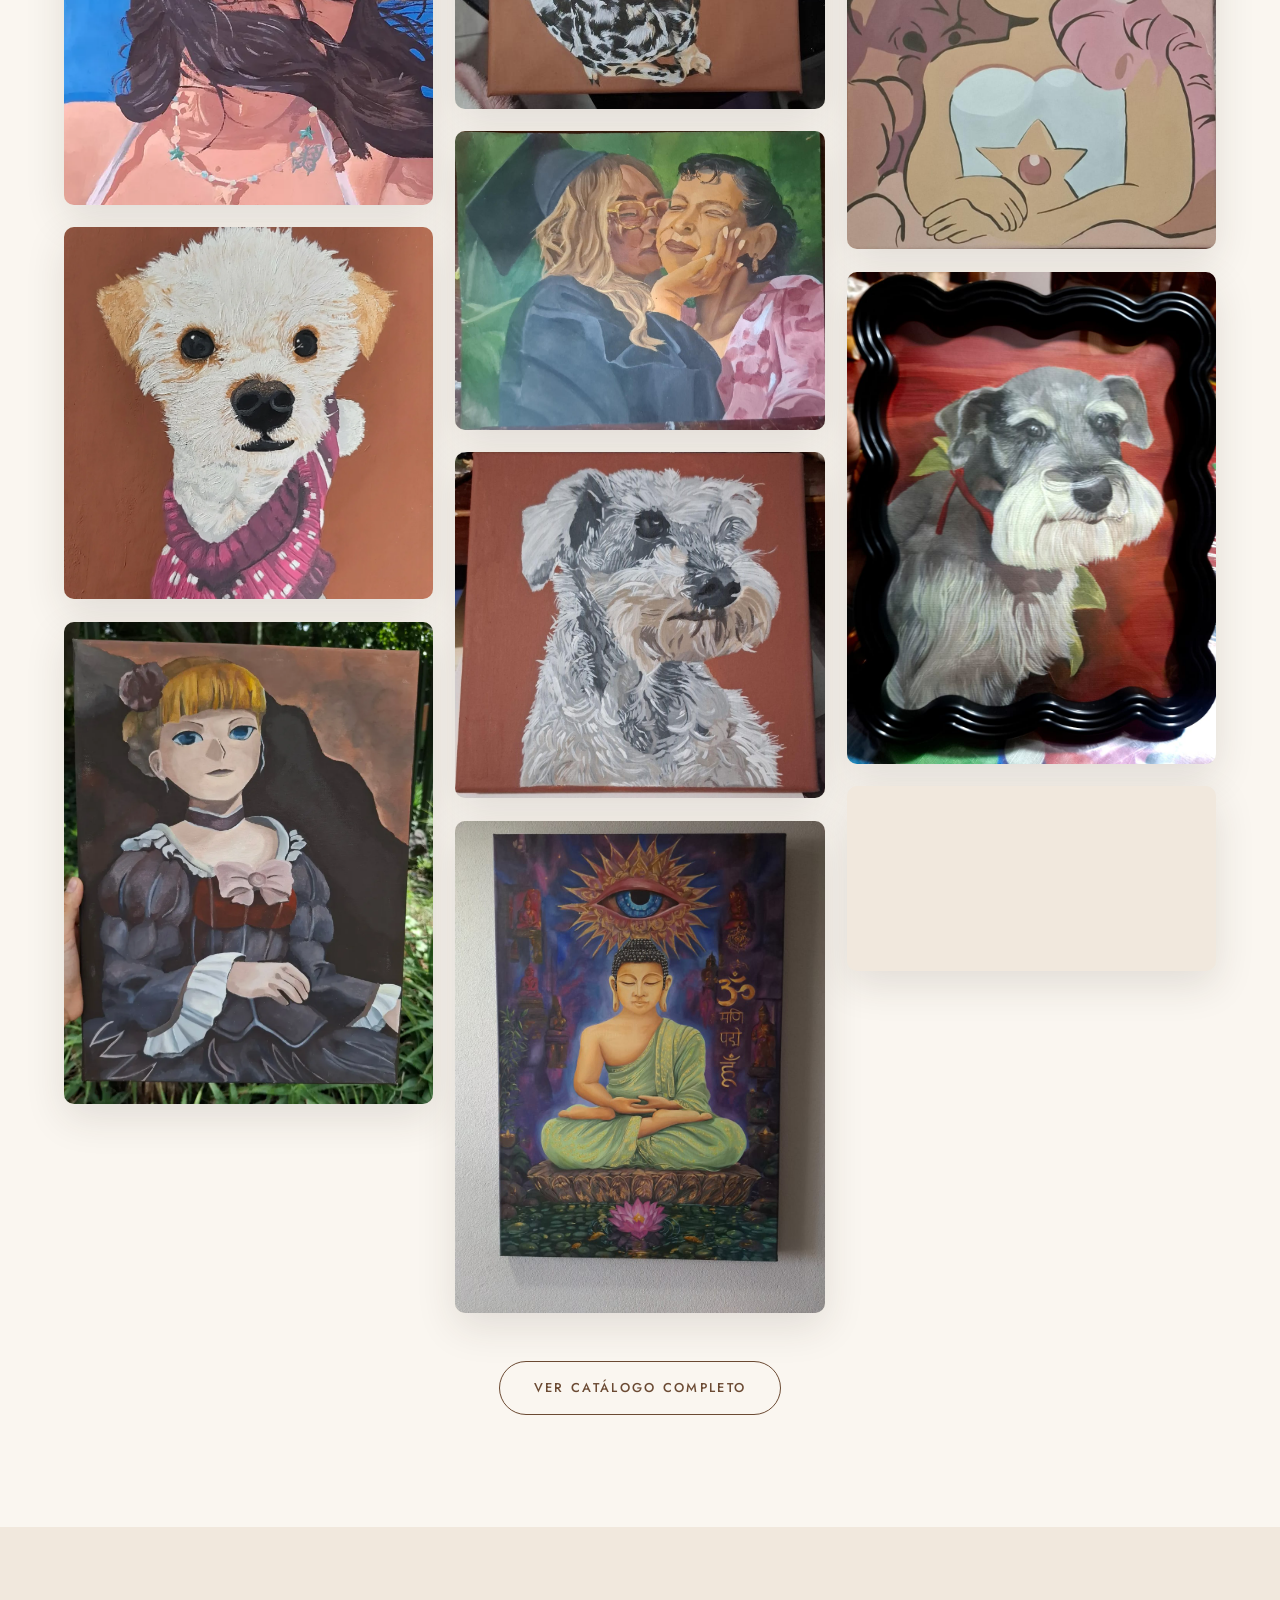
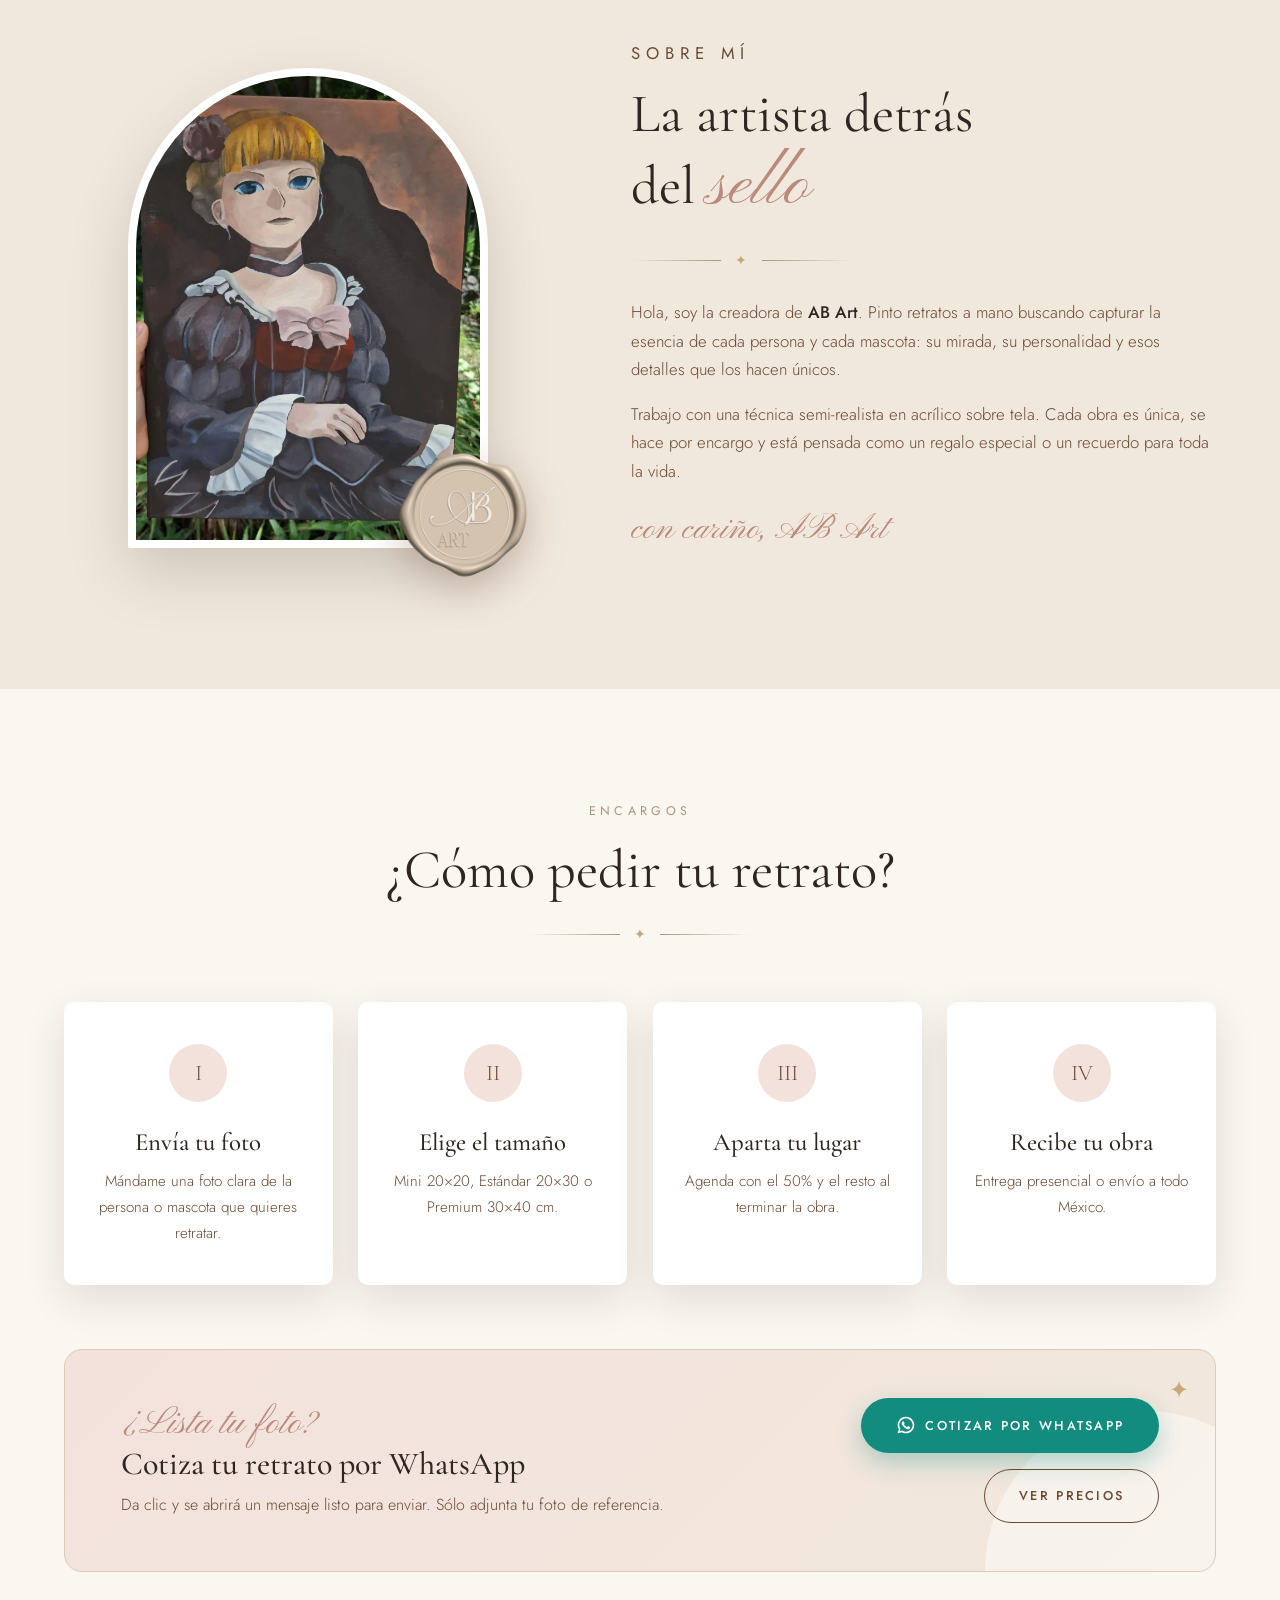
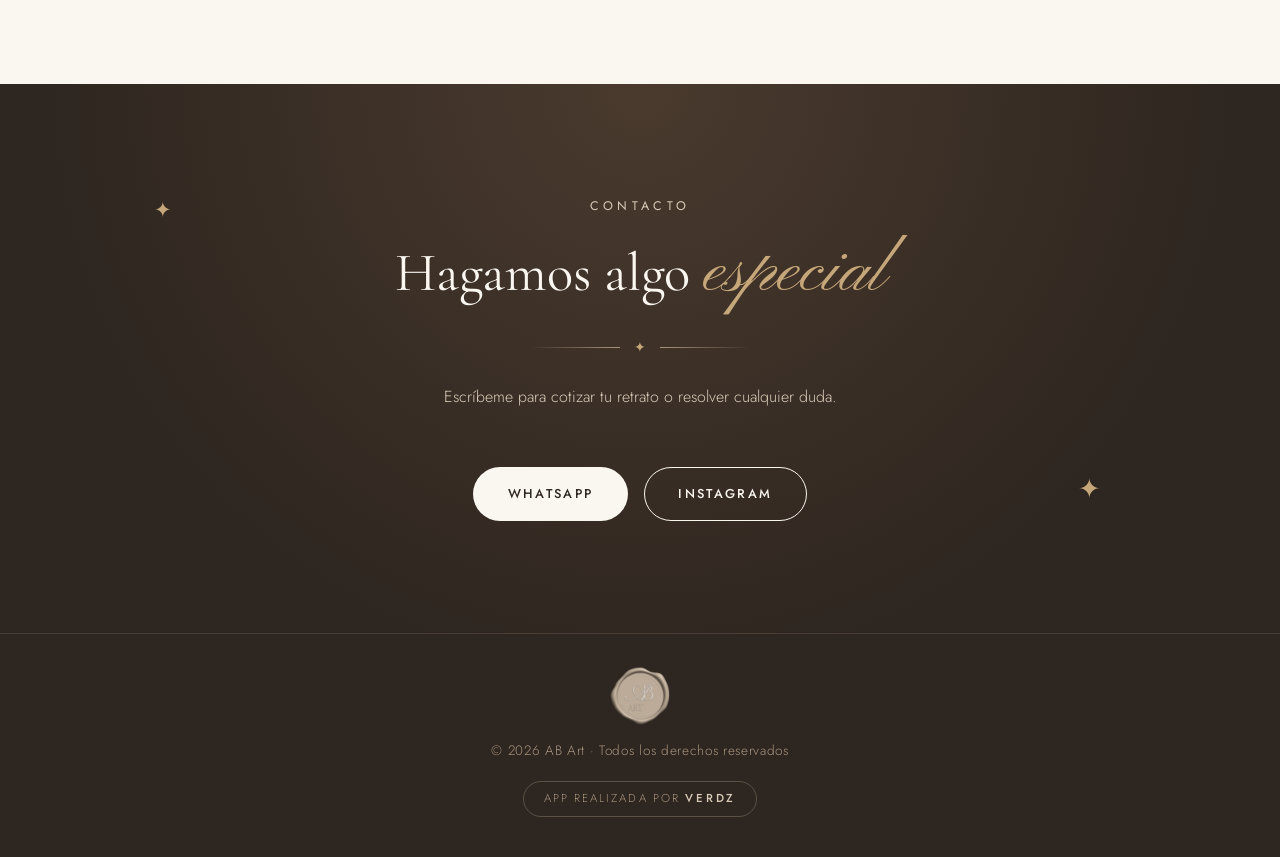
==== commit 36b162c5: "Add files via upload" ====
--- a/index.html
+++ b/index.html
@@ -65,10 +65,10 @@
 
     <div class="hero__art" data-reveal style="--d:.2s">
       <div class="hero__arch">
-        <img src="./TRABAJOS/JOSS.png" alt="Retrato de chica con sombrero">
+        <img src="./JOSS.png" alt="Retrato de chica con sombrero">
       </div>
       <div class="hero__polaroid">
-        <img src="./TRABAJOS/PERRO 5.png" alt="Retrato de cachorro con suéter">
+        <img src="./PERRO 5.png" alt="Retrato de cachorro con suéter">
       </div>
       <div class="hero__badge">
         <svg class="hero__ring" viewBox="0 0 200 200" aria-hidden="true">
@@ -116,43 +116,43 @@
 
     <div class="gallery" id="galeria-grid">
       <figure class="gallery__item" data-cat="personas" data-reveal>
-        <img src="./TRABAJOS/JOSS.png" alt="Retrato de chica con sombrero y cabello al viento" loading="lazy">
+        <img src="./JOSS.png" alt="Retrato de chica con sombrero y cabello al viento" loading="lazy">
         <figcaption>Brisa de verano</figcaption>
       </figure>
       <figure class="gallery__item" data-cat="mascotas" data-reveal>
-        <img src="./TRABAJOS/PERRO 5.png" alt="Retrato de cachorro con suéter rosa" loading="lazy">
+        <img src="./PERRO 5.png" alt="Retrato de cachorro con suéter rosa" loading="lazy">
         <figcaption>Cachorro con suéter</figcaption>
       </figure>
       <figure class="gallery__item" data-cat="personajes" data-reveal>
-        <img src="./TRABAJOS/MUÑECA.png" alt="Pintura de muñeca con vestido victoriano" loading="lazy">
+        <img src="./MUÑECA.png" alt="Pintura de muñeca con vestido victoriano" loading="lazy">
         <figcaption>Muñeca</figcaption>
       </figure>
       <figure class="gallery__item" data-cat="mascotas" data-reveal>
-        <img src="./TRABAJOS/PERRO.jpeg" alt="Retrato de dálmata" loading="lazy">
+        <img src="./PERRO.jpeg" alt="Retrato de dálmata" loading="lazy">
         <figcaption>Dálmata</figcaption>
       </figure>
       <figure class="gallery__item" data-cat="personas" data-reveal>
-        <img src="./TRABAJOS/ABUELA.jpeg" alt="Retrato de graduada abrazando a su abuela" loading="lazy">
+        <img src="./ABUELA.jpeg" alt="Retrato de graduada abrazando a su abuela" loading="lazy">
         <figcaption>Abrazo de graduación</figcaption>
       </figure>
       <figure class="gallery__item" data-cat="mascotas" data-reveal>
-        <img src="./TRABAJOS/PERRO 4.jpeg" alt="Retrato de schnauzer" loading="lazy">
+        <img src="./PERRO 4.jpeg" alt="Retrato de schnauzer" loading="lazy">
         <figcaption>Schnauzer</figcaption>
       </figure>
       <figure class="gallery__item" data-cat="arte" data-reveal>
-        <img src="./TRABAJOS/WhatsApp Image 2026-11-17 at 3.44.31 PM.jpeg" alt="Pintura de Buda meditando" loading="lazy">
+        <img src="./WhatsApp Image 2026-11-17 at 3.44.31 PM.jpeg" alt="Pintura de Buda meditando" loading="lazy">
         <figcaption>Buda</figcaption>
       </figure>
       <figure class="gallery__item" data-cat="personajes" data-reveal>
-        <img src="./TRABAJOS/STEVEN UNIVERSE.jpeg" alt="Fan art de Steven Universe" loading="lazy">
+        <img src="./STEVEN UNIVERSE.jpeg" alt="Fan art de Steven Universe" loading="lazy">
         <figcaption>Rose Quartz</figcaption>
       </figure>
       <figure class="gallery__item" data-cat="mascotas" data-reveal>
-        <img src="./TRABAJOS/PERRO 3.jpeg" alt="Retrato de schnauzer enmarcado" loading="lazy">
+        <img src="./PERRO 3.jpeg" alt="Retrato de schnauzer enmarcado" loading="lazy">
         <figcaption>Schnauzer enmarcado</figcaption>
       </figure>
       <figure class="gallery__item gallery__item--video" data-cat="mascotas" data-reveal>
-        <video src="./TRABAJOS/PERRO 2.mp4" autoplay muted loop playsinline></video>
+        <video src="./PERRO 2.mp4" autoplay muted loop playsinline></video>
         <figcaption>Proceso</figcaption>
       </figure>
     </div>
@@ -167,7 +167,7 @@
     <div class="about">
       <div class="about__art" data-reveal>
         <div class="about__arch">
-          <img src="./TRABAJOS/MUÑECA.png" alt="Pintura de muñeca" loading="lazy">
+          <img src="./MUÑECA.png" alt="Pintura de muñeca" loading="lazy">
         </div>
         <img src="./Logo.png" alt="" class="about__seal">
       </div>
